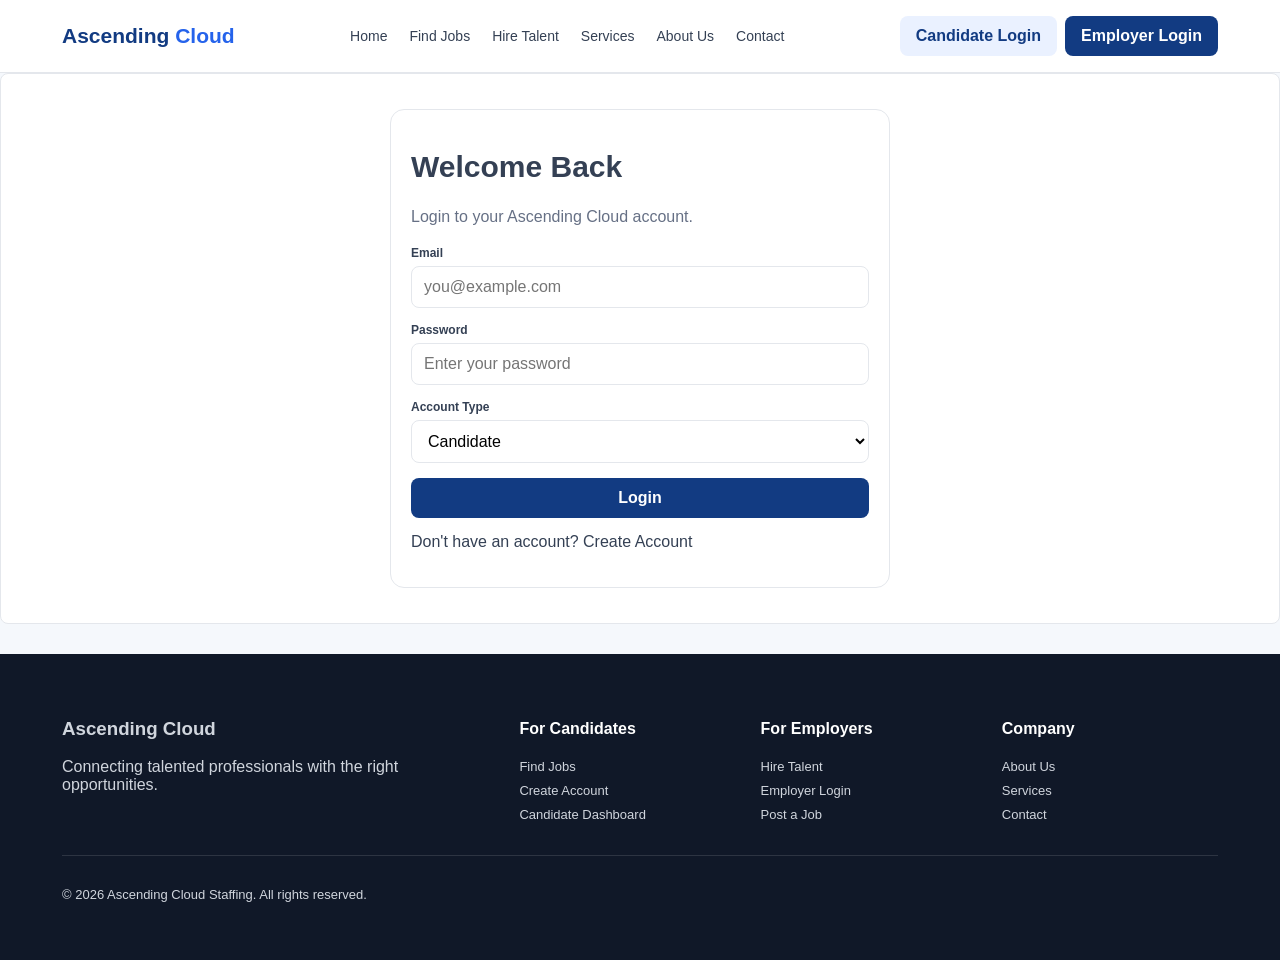
==== frontend/candidate/dashboard.html @ 4ac47f54 "Initial comit" ====
<!DOCTYPE html>
<html lang="en">

<head>
    <meta charset="UTF-8">
    <meta name="viewport" content="width=device-width, initial-scale=1.0">
    <meta name="description" content="Manage saved jobs and applications from your Ascending Cloud candidate dashboard.">
    <title>Candidate Dashboard | Ascending Cloud Staffing</title>
    <link rel="stylesheet" href="../style.css">
</head>

<body>
    <a class="skip-link" href="#mainContent">Skip to main content</a>

    <div id="siteNav"></div>

    <main id="mainContent" class="page">
        <div class="container">
            <div class="page-title">
                <div>
                    <h1>Candidate Dashboard</h1>
                    <p class="muted">Welcome, <span id="dashboardUserName">User</span></p>
                    <p class="muted" id="dashboardUserEmail"></p>
                </div>
                <button type="button" class="btn outline" onclick="logout()">Logout</button>
            </div>

            <div class="layout">
                <aside class="panel sidebar">
                    <a href="dashboard.html" class="side-link active">Overview</a>
                    <a href="../../jobs.html" class="side-link">Browse Jobs</a>
                    <a href="../login.html" class="side-link">Account Settings</a>
                </aside>

                <section>
                    <div class="stat-grid dashboard-stats">
                        <div class="panel">
                            <p class="muted">Saved Jobs</p>
                            <p class="stat-number" id="savedJobCount">0</p>
                        </div>
                        <div class="panel">
                            <p class="muted">Applications</p>
                            <p class="stat-number">0</p>
                        </div>
                        <div class="panel">
                            <p class="muted">Profile Status</p>
                            <p class="stat-number"><span class="badge badge-success">Active</span></p>
                        </div>
                        <div class="panel">
                            <p class="muted">Recommended</p>
                            <p class="stat-number">3</p>
                        </div>
                    </div>

                    <div class="panel">
                        <h2>Saved Jobs</h2>
                        <div id="savedJobsList"></div>
                    </div>
                </section>
            </div>
        </div>
    </main>

    <div id="siteFooter"></div>

    <script>
        if (!localStorage.getItem("loggedIn")) {
            window.location.href = "../login.html";
        } else if (localStorage.getItem("userRole") !== "candidate") {
            window.location.href = "../index.html";
        }
    </script>
    <script src="../main.js"></script>
</body>

</html>
---- frontend/style.css ----
:root {
    --primary: #123B82;
    --secondary: #2563EB;
    --accent: #0EA5E9;

    --dark: #172033;
    --text: #344054;
    --muted: #667085;

    --background: #F5F8FC;
    --white: #FFFFFF;
    --border: #E4E7EC;

    --success: #16855B;
    --warning: #B7791F;
    --danger: #C24141;

    --shadow: 0 10px 30px rgba(18, 59, 130, 0.08);
}

* {
    box-sizing: border-box;
}

body {
    margin: 0;
    font-family: Inter, Arial, sans-serif;
    background: var(--background);
    color: var(--dark);
}

a {
    text-decoration: none;
    color: inherit;
}

button,
input,
select,
textarea {
    font: inherit;
}

button {
    cursor: pointer;
}

.container {
    max-width: 1200px;
    margin: auto;
    padding: 0 22px;
}

/* NAVBAR */

.header {
    background: white;
    border-bottom: 1px solid var(--border);
    position: sticky;
    top: 0;
    z-index: 100;
}

.nav {
    height: 72px;
    display: flex;
    align-items: center;
    justify-content: space-between;
    gap: 20px;
}

.logo {
    font-size: 21px;
    font-weight: 800;
    color: var(--primary);
}

.logo span {
    color: var(--secondary);
}

.navlinks {
    display: flex;
    gap: 22px;
    font-size: 14px;
    color: var(--text);
}

.navlinks a:hover {
    color: var(--secondary);
}

.actions {
    display: flex;
    gap: 8px;
}

/* BUTTONS */

.btn {
    border: none;
    border-radius: 8px;
    padding: 11px 16px;
    background: var(--primary);
    color: white;
    font-weight: 700;
}

.btn:hover {
    opacity: .9;
}

.btn.light {
    background: #EAF1FF;
    color: var(--primary);
}

.btn.outline {
    background: white;
    color: var(--primary);
    border: 1px solid #CBD5E1;
}

.btn.success {
    background: var(--success);
}

.btn.danger {
    background: var(--danger);
}

/* HERO */

.hero {
    padding: 75px 0;
    background: linear-gradient(
        135deg,
        #EDF4FF,
        #FFFFFF 55%,
        #EAF8FF
    );
}

.hero-grid {
    display: grid;
    grid-template-columns: 1.1fr .9fr;
    gap: 50px;
    align-items: center;
}

.eyebrow {
    display: inline-block;
    background: #E4EEFF;
    color: var(--primary);
    padding: 7px 12px;
    border-radius: 30px;
    font-size: 12px;
    font-weight: 800;
}

.hero h1 {
    font-size: 50px;
    line-height: 1.05;
    margin: 17px 0;
}

.hero p {
    color: var(--muted);
    font-size: 18px;
    line-height: 1.7;
}

/* SEARCH */

.searchbox {
    display: grid;
    grid-template-columns: 1.4fr 1fr auto;
    gap: 8px;

    background: white;
    padding: 10px;
    border-radius: 14px;

    box-shadow: var(--shadow);
    margin-top: 25px;
}

input,
select,
textarea {
    width: 100%;
    padding: 11px 12px;

    border: 1px solid var(--border);
    border-radius: 8px;

    background: white;
    outline: none;
}

input:focus,
select:focus,
textarea:focus {
    border-color: var(--secondary);
}

/* SECTIONS */

.section {
    padding: 55px 0;
}

.section.white {
    background: white;
}

.section-head {
    display: flex;
    justify-content: space-between;
    align-items: center;

    margin-bottom: 22px;
}

.section-head h2 {
    margin: 0;
}

/* GRID */

.grid4 {
    display: grid;
    grid-template-columns: repeat(4, 1fr);
    gap: 16px;
}

.grid3 {
    display: grid;
    grid-template-columns: repeat(3, 1fr);
    gap: 18px;
}

.grid2 {
    display: grid;
    grid-template-columns: repeat(2, 1fr);
    gap: 18px;
}

/* CARDS */

.card,
.panel {
    background: white;
    border: 1px solid var(--border);
    border-radius: 14px;
    padding: 20px;
}

.card:hover {
    box-shadow: var(--shadow);
    transform: translateY(-2px);
    transition: .15s;
}

.icon {
    width: 45px;
    height: 45px;

    border-radius: 12px;

    background: #EAF1FF;
    color: var(--primary);

    display: grid;
    place-items: center;

    font-weight: 800;

    margin-bottom: 14px;
}

/* JOB */

.job h3 {
    font-size: 17px;
}

.meta {
    display: flex;
    gap: 12px;
    flex-wrap: wrap;

    color: var(--muted);
    font-size: 12px;

    margin: 9px 0;
}

.salary {
    font-weight: 800;
    margin: 9px 0;
}

.tag {
    display: inline-block;

    background: #F1F5F9;
    color: #475467;

    padding: 5px 8px;
    border-radius: 6px;

    font-size: 11px;

    margin: 3px;
}

/* CTA */

.cta {
    padding: 38px;

    border-radius: 18px;

    background: linear-gradient(
        135deg,
        var(--primary),
        var(--secondary)
    );

    color: white;

    display: flex;
    justify-content: space-between;
    align-items: center;
}

/* FOOTER */

.footer {
    background: #101828;
    color: #D0D5DD;

    padding: 45px 0;
    margin-top: 30px;
}

.footer-grid {
    display: grid;
    grid-template-columns: 2fr 1fr 1fr 1fr;
    gap: 25px;
}

.footer h4 {
    color: white;
}

.footer a {
    display: block;
    margin: 9px 0;
    font-size: 13px;
}

/* DASHBOARDS */

.page {
    padding: 35px 0;
}

.page-title {
    display: flex;
    justify-content: space-between;
    align-items: center;

    margin-bottom: 22px;
}

.page-title h1 {
    margin: 0;
    font-size: 30px;
}

.layout {
    display: grid;
    grid-template-columns: 230px 1fr;
    gap: 20px;
}

.sidebar {
    height: max-content;
    position: sticky;
    top: 90px;
}

.side-link {
    display: block;

    padding: 11px;

    border-radius: 8px;

    color: var(--muted);

    margin: 3px 0;
}

.side-link:hover,
.side-link.active {
    background: #EAF1FF;
    color: var(--primary);
    font-weight: 700;
}

/* STATS */

.stat-grid {
    display: grid;
    grid-template-columns: repeat(4, 1fr);
    gap: 14px;
}

.stat-number {
    font-size: 27px;
    font-weight: 800;
    margin: 6px 0;
}

/* BADGES */

.badge {
    display: inline-block;

    padding: 5px 8px;

    border-radius: 20px;

    font-size: 11px;
    font-weight: 700;
}

.badge-success {
    background: #E8F8F1;
    color: var(--success);
}

.badge-pending {
    background: #FFF5DD;
    color: var(--warning);
}

.badge-danger {
    background: #FFEAEA;
    color: var(--danger);
}

.badge-info {
    background: #EAF1FF;
    color: var(--primary);
}

/* TABLE */

.table {
    width: 100%;
    border-collapse: collapse;
}

.table th,
.table td {
    text-align: left;

    padding: 12px;

    border-bottom: 1px solid var(--border);

    font-size: 13px;
}

/* FORMS */

.form-grid {
    display: grid;
    grid-template-columns: repeat(2, 1fr);
    gap: 15px;
}

.field {
    margin-bottom: 15px;
}

.field label {
    display: block;

    font-size: 12px;
    font-weight: 700;

    margin-bottom: 6px;
}

.notice {
    padding: 12px;

    border-radius: 9px;

    background: #EEF6FF;

    margin-bottom: 15px;

    font-size: 13px;
}

.muted {
    color: var(--muted);
    line-height: 1.6;
}

.hero-tags {
    font-size: 12px;
}

.login-panel {
    max-width: 500px;
    margin: auto;
}

.login-title {
    font-size: 30px;
}

.login-button {
    width: 100%;
}

.login-create {
    margin-top: 15px;
}

/* RESPONSIVE */

@media(max-width:850px) {

    .hero-grid,
    .layout {
        grid-template-columns: 1fr;
    }

    .grid4 {
        grid-template-columns: repeat(2, 1fr);
    }

    .grid3 {
        grid-template-columns: 1fr 1fr;
    }

    .stat-grid {
        grid-template-columns: 1fr 1fr;
    }

    .navlinks {
        display: none;
    }

    .footer-grid {
        grid-template-columns: 1fr 1fr;
    }

    .sidebar {
        position: static;
    }
}

@media(max-width:600px) {

    .hero h1 {
        font-size: 36px;
    }

    .grid4,
    .grid3,
    .grid2,
    .stat-grid,
    .form-grid {
        grid-template-columns: 1fr;
    }

    .searchbox {
        grid-template-columns: 1fr;
    }

    .cta {
        display: block;
    }

    .cta .btn {
        margin-top: 18px;
    }

    .container {
        padding: 0 15px;
    }
}

/* ACCESSIBILITY */

.skip-link {
    position: absolute;
    top: -40px;
    left: 16px;
    background: var(--primary);
    color: white;
    padding: 10px 14px;
    border-radius: 8px;
    z-index: 200;
}

.skip-link:focus {
    top: 16px;
}

:focus-visible {
    outline: 3px solid rgba(37, 99, 235, 0.35);
    outline-offset: 2px;
}

/* MOBILE NAV */

.mobile-menu-btn {
    display: none;
    width: 44px;
    height: 44px;
    border: 1px solid var(--border);
    border-radius: 8px;
    background: white;
    padding: 10px;
}

.mobile-menu-btn span {
    display: block;
    height: 2px;
    margin: 5px 0;
    background: var(--dark);
}

@media (max-width: 850px) {
    .mobile-menu-btn {
        display: inline-flex;
        flex-direction: column;
        justify-content: center;
    }

    .nav {
        flex-wrap: wrap;
        height: auto;
        padding: 14px 0;
    }

    .navlinks {
        display: none;
        width: 100%;
        flex-direction: column;
        gap: 10px;
        padding: 12px 0 4px;
    }

    .navlinks.active {
        display: flex;
    }

    .actions {
        width: 100%;
        flex-wrap: wrap;
    }

    .actions .btn,
    .actions button {
        flex: 1;
        text-align: center;
    }
}

/* JOBS PAGE */

.jobs-hero {
    padding: 60px 0 30px;
    background: linear-gradient(135deg, #EDF4FF, #FFFFFF 70%);
}

.jobs-hero h1 {
    font-size: 42px;
    margin: 14px 0;
}

.jobs-hero h1 span {
    color: var(--secondary);
}

.job-search-section {
    padding: 0 0 24px;
}

.job-search-box {
    display: grid;
    grid-template-columns: 1.2fr 1fr auto;
    gap: 12px;
    background: white;
    border: 1px solid var(--border);
    border-radius: 14px;
    padding: 16px;
    box-shadow: var(--shadow);
}

.search-field label {
    display: block;
    font-size: 12px;
    font-weight: 700;
    margin-bottom: 6px;
}

.search-btn {
    align-self: end;
    min-height: 44px;
}

.jobs-section {
    padding: 20px 0 50px;
}

.jobs-layout {
    display: grid;
    grid-template-columns: 260px 1fr;
    gap: 22px;
    align-items: start;
}

.filters {
    background: white;
    border: 1px solid var(--border);
    border-radius: 14px;
    padding: 18px;
    position: sticky;
    top: 92px;
}

.filter-header {
    display: flex;
    justify-content: space-between;
    align-items: center;
    margin-bottom: 14px;
}

.filter-header button {
    border: none;
    background: transparent;
    color: var(--secondary);
    font-weight: 700;
}

.filter-group {
    border-top: 1px solid var(--border);
    padding-top: 14px;
    margin-top: 14px;
}

.filter-group h4 {
    margin: 0 0 10px;
    font-size: 14px;
}

.filter-group label {
    display: flex;
    align-items: center;
    gap: 8px;
    margin: 8px 0;
    font-size: 14px;
    color: var(--text);
}

.filter-group input {
    width: auto;
}

.jobs-main {
    min-width: 0;
}

.jobs-topbar {
    display: flex;
    justify-content: space-between;
    align-items: flex-start;
    gap: 16px;
    margin-bottom: 16px;
}

.jobs-topbar h2 {
    margin: 0 0 6px;
}

.sort-box label {
    display: block;
    font-size: 12px;
    font-weight: 700;
    margin-bottom: 6px;
}

.job-list {
    display: grid;
    gap: 14px;
}

.job-card {
    background: white;
    border: 1px solid var(--border);
    border-radius: 14px;
    padding: 18px;
    transition: box-shadow 0.15s, transform 0.15s;
}

.job-card:hover {
    box-shadow: var(--shadow);
    transform: translateY(-2px);
}

.job-card-header {
    display: flex;
    justify-content: space-between;
    gap: 12px;
    align-items: flex-start;
}

.job-card-header h3,
.job-detail-card h1 {
    margin: 0 0 6px;
}

.company {
    margin: 0;
    color: var(--muted);
    font-size: 14px;
}

.job-platform {
    display: inline-block;
    background: #EAF1FF;
    color: var(--primary);
    font-size: 12px;
    font-weight: 700;
    padding: 6px 10px;
    border-radius: 20px;
}

.job-details {
    display: flex;
    flex-wrap: wrap;
    gap: 12px;
    margin: 12px 0;
    color: var(--muted);
    font-size: 13px;
}

.job-tags {
    margin-bottom: 12px;
}

.job-card-footer {
    display: flex;
    justify-content: space-between;
    align-items: center;
    gap: 12px;
}

.job-detail-card {
    background: white;
    border: 1px solid var(--border);
    border-radius: 14px;
    padding: 24px;
}

.job-actions {
    display: flex;
    flex-wrap: wrap;
    gap: 10px;
    margin-top: 24px;
}

.pagination {
    display: flex;
    flex-wrap: wrap;
    gap: 8px;
    margin-top: 20px;
}

.page {
    min-width: 40px;
    min-height: 40px;
    border: 1px solid var(--border);
    border-radius: 8px;
    background: white;
    color: var(--text);
}

.page.active {
    background: var(--primary);
    color: white;
    border-color: var(--primary);
}

.empty-state {
    text-align: center;
    background: white;
    border: 1px dashed var(--border);
    border-radius: 14px;
    padding: 36px 20px;
}

.empty-state.compact {
    padding: 24px 16px;
}

.empty-state h2,
.empty-state h3 {
    margin-top: 0;
}

#toast {
    position: fixed;
    right: 20px;
    bottom: 20px;
    background: var(--dark);
    color: white;
    padding: 12px 16px;
    border-radius: 10px;
    box-shadow: var(--shadow);
    opacity: 0;
    transform: translateY(12px);
    transition: opacity 0.2s, transform 0.2s;
    z-index: 300;
    max-width: min(90vw, 360px);
}

#toast.show {
    opacity: 1;
    transform: translateY(0);
}

.footer-bottom {
    margin-top: 24px;
    padding-top: 18px;
    border-top: 1px solid rgba(255, 255, 255, 0.12);
    font-size: 13px;
}

.content-grid {
    display: grid;
    grid-template-columns: repeat(2, 1fr);
    gap: 18px;
}

.content-card h3 {
    margin-top: 0;
}

.info-list {
    padding-left: 18px;
    color: var(--muted);
    line-height: 1.8;
}

.saved-job-item {
    display: flex;
    justify-content: space-between;
    align-items: center;
    gap: 16px;
    margin-bottom: 12px;
}

.saved-job-actions {
    display: flex;
    gap: 8px;
    flex-wrap: wrap;
}

.dashboard-stats {
    margin-bottom: 18px;
}

@media (max-width: 900px) {
    .jobs-layout,
    .content-grid {
        grid-template-columns: 1fr;
    }

    .filters {
        position: static;
    }

    .job-search-box {
        grid-template-columns: 1fr;
    }

    .jobs-topbar {
        flex-direction: column;
    }

    .saved-job-item {
        flex-direction: column;
        align-items: flex-start;
    }
}
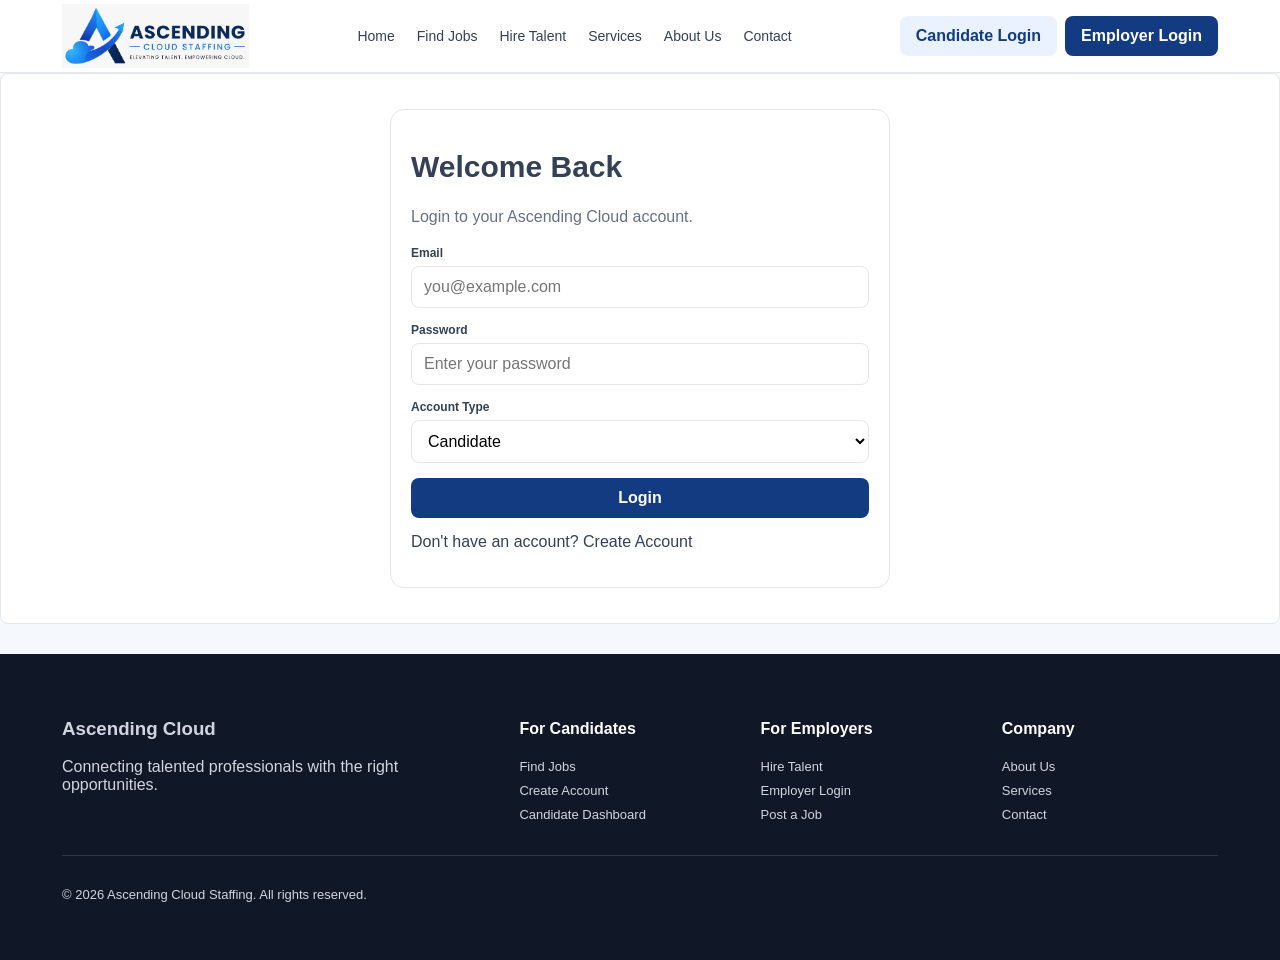
==== commit 6dab04fc: "Update candidate profile and application system" ====
--- a/frontend/candidate/dashboard.html
+++ b/frontend/candidate/dashboard.html
@@ -29,7 +29,7 @@
                 <aside class="panel sidebar">
                     <a href="dashboard.html" class="side-link active">Overview</a>
                     <a href="../../jobs.html" class="side-link">Browse Jobs</a>
-                    <a href="../login.html" class="side-link">Account Settings</a>
+                    <a href="profile.html" class="side-link">My Profile</a>
                 </aside>
 
                 <section>
@@ -38,10 +38,10 @@
                             <p class="muted">Saved Jobs</p>
                             <p class="stat-number" id="savedJobCount">0</p>
                         </div>
-                        <div class="panel">
-                            <p class="muted">Applications</p>
-                            <p class="stat-number">0</p>
-                        </div>
+                       <div class="panel">
+    <p class="muted">Applications</p>
+    <p class="stat-number" id="applicationCount">0</p>
+</div>
                         <div class="panel">
                             <p class="muted">Profile Status</p>
                             <p class="stat-number"><span class="badge badge-success">Active</span></p>
--- a/frontend/style.css
+++ b/frontend/style.css
@@ -70,9 +70,17 @@
 }
 
 .logo {
-    font-size: 21px;
-    font-weight: 800;
-    color: var(--primary);
+    display: flex;
+    align-items: center;
+    text-decoration: none;
+}
+
+.company-logo {
+    height: 48px;
+    width: auto;
+    max-width: 240px;
+    object-fit: contain;
+    display: block;
 }
 
 .logo span {
@@ -1006,3 +1014,404 @@
         align-items: flex-start;
     }
 }
+
+
+
+.logo img {
+    height: 65px;
+    width: auto;
+    object-fit: contain;
+    display: block;
+}
+
+.checkbox-field {
+    width: 100%;
+    margin: 15px 0;
+}
+
+.checkbox-field label {
+    display: flex;
+    align-items: flex-start;
+    width: 100%;
+    box-sizing: border-box;
+    gap: 8px;
+    cursor: pointer;
+    line-height: 1.5;
+}
+
+.checkbox-field input[type="checkbox"] {
+    width: 16px;
+    height: 16px;
+    margin: 3px 0 0 0;
+    padding: 0;
+    flex: 0 0 16px;
+}
+
+.checkbox-field label a {
+    display: inline;
+}
+
+.checkbox-field label {
+    overflow-wrap: break-word;
+}
+
+.error-message {
+    display: block;
+    color: #d32f2f;
+    font-size: 13px;
+    margin-top: 5px;
+}
+/* =========================
+   PROFILE MENU
+========================= */
+
+.profile-menu {
+    position: relative;
+}
+
+.profile-button {
+    display: flex;
+    align-items: center;
+    gap: 10px;
+    border: none;
+    background: transparent;
+    cursor: pointer;
+    padding: 6px 10px;
+    font: inherit;
+    color: #183b70;
+}
+
+.profile-avatar {
+    width: 38px;
+    height: 38px;
+    border-radius: 50%;
+    background: #eaf1ff;
+    color: #16458a;
+    display: flex;
+    align-items: center;
+    justify-content: center;
+    font-weight: 700;
+    font-size: 16px;
+}
+
+.profile-avatar.large {
+    width: 44px;
+    height: 44px;
+    flex-shrink: 0;
+}
+
+.profile-name {
+    font-weight: 600;
+}
+
+.profile-dropdown {
+    display: none;
+    position: absolute;
+    right: 0;
+    top: calc(100% + 10px);
+    width: 280px;
+    background: #ffffff;
+    border: 1px solid #dce4ef;
+    border-radius: 12px;
+    box-shadow: 0 10px 30px rgba(0, 0, 0, 0.12);
+    padding: 14px;
+    z-index: 1000;
+}
+
+.profile-dropdown.show {
+    display: block;
+}
+
+.profile-dropdown-header {
+    display: flex;
+    align-items: center;
+    gap: 12px;
+}
+
+.profile-dropdown-header strong {
+    display: block;
+    color: #183b70;
+    margin-bottom: 4px;
+}
+
+.profile-dropdown-header small {
+    display: block;
+    color: #667085;
+    font-size: 12px;
+    word-break: break-word;
+}
+
+.profile-dropdown-divider {
+    height: 1px;
+    background: #e5eaf1;
+    margin: 12px 0;
+}
+
+.profile-dropdown-link {
+    display: block;
+    width: 100%;
+    box-sizing: border-box;
+    padding: 10px 12px;
+    border: none;
+    background: transparent;
+    color: #183b70;
+    text-decoration: none;
+    text-align: left;
+    border-radius: 8px;
+    cursor: pointer;
+    font-size: 14px;
+}
+
+.profile-dropdown-link:hover {
+    background: #f2f6fc;
+}
+
+.logout-link {
+    font-family: inherit;
+}
+/* =========================================
+   CANDIDATE PROFILE
+========================================= */
+
+.profile-form {
+    display: flex;
+    flex-direction: column;
+    gap: 22px;
+}
+
+.profile-section {
+    padding: 28px;
+}
+
+.profile-section h2 {
+    margin-top: 0;
+    margin-bottom: 8px;
+}
+
+.profile-section-header {
+    display: flex;
+    align-items: flex-start;
+    justify-content: space-between;
+    gap: 20px;
+    margin-bottom: 24px;
+}
+
+.profile-completion {
+    background: #eef4ff;
+    color: #16458a;
+    padding: 8px 14px;
+    border-radius: 20px;
+    font-size: 13px;
+    font-weight: 600;
+}
+
+.profile-identity {
+    display: flex;
+    align-items: center;
+    gap: 16px;
+    margin-bottom: 28px;
+    padding-bottom: 22px;
+    border-bottom: 1px solid #e5eaf1;
+}
+
+.profile-big-avatar {
+    width: 64px;
+    height: 64px;
+    border-radius: 50%;
+    background: #eaf1ff;
+    color: #16458a;
+    display: flex;
+    align-items: center;
+    justify-content: center;
+    font-size: 25px;
+    font-weight: 700;
+}
+
+.profile-identity h3 {
+    margin: 0 0 5px;
+}
+
+.profile-identity p {
+    margin: 0;
+}
+
+.form-grid {
+    display: grid;
+    grid-template-columns: repeat(2, minmax(0, 1fr));
+    gap: 20px;
+}
+
+.form-group {
+    display: flex;
+    flex-direction: column;
+    gap: 8px;
+}
+
+.form-group.full-width {
+    grid-column: 1 / -1;
+}
+
+.form-group label {
+    font-weight: 600;
+    color: #243b5a;
+    font-size: 14px;
+}
+
+.form-group input,
+.form-group textarea,
+.form-group select {
+    width: 100%;
+    box-sizing: border-box;
+    border: 1px solid #d6deea;
+    border-radius: 8px;
+    padding: 12px 14px;
+    font-family: inherit;
+    font-size: 14px;
+    color: #243b5a;
+    background: #fff;
+    outline: none;
+}
+
+.form-group input:focus,
+.form-group textarea:focus,
+.form-group select:focus {
+    border-color: #7ea7e8;
+    box-shadow: 0 0 0 3px rgba(126, 167, 232, 0.12);
+}
+
+.form-group textarea {
+    resize: vertical;
+}
+
+.form-help {
+    color: #7a8798;
+    font-size: 12px;
+}
+
+.experience-card {
+    background: #f8fafc;
+    border: 1px solid #e2e8f0;
+    border-radius: 10px;
+    padding: 20px;
+    margin-top: 20px;
+}
+
+.resume-name {
+    margin: 8px 0 0;
+    color: #16458a;
+    font-size: 13px;
+    font-weight: 600;
+}
+
+.visibility-box {
+    display: flex;
+    align-items: center;
+    justify-content: space-between;
+    gap: 20px;
+    background: #f8fafc;
+    border: 1px solid #e2e8f0;
+    border-radius: 10px;
+    padding: 18px;
+    margin-top: 20px;
+}
+
+.visibility-box strong {
+    color: #243b5a;
+}
+
+.visibility-box p {
+    margin: 6px 0 0;
+    font-size: 13px;
+}
+
+
+/* Toggle */
+
+.switch {
+    position: relative;
+    display: inline-block;
+    width: 48px;
+    height: 26px;
+    flex-shrink: 0;
+}
+
+.switch input {
+    opacity: 0;
+    width: 0;
+    height: 0;
+}
+
+.slider {
+    position: absolute;
+    inset: 0;
+    cursor: pointer;
+    background: #cbd5e1;
+    border-radius: 30px;
+    transition: 0.2s;
+}
+
+.slider::before {
+    content: "";
+    position: absolute;
+    height: 20px;
+    width: 20px;
+    left: 3px;
+    top: 3px;
+    background: white;
+    border-radius: 50%;
+    transition: 0.2s;
+}
+
+.switch input:checked + .slider {
+    background: #2563eb;
+}
+
+.switch input:checked + .slider::before {
+    transform: translateX(22px);
+}
+
+
+/* Save bar */
+
+.profile-save-bar {
+    display: flex;
+    justify-content: flex-end;
+    gap: 12px;
+    padding: 8px 0 30px;
+}
+
+
+/* Mobile */
+
+@media (max-width: 700px) {
+
+    .form-grid {
+        grid-template-columns: 1fr;
+    }
+
+    .form-group.full-width {
+        grid-column: auto;
+    }
+
+    .profile-section {
+        padding: 20px;
+    }
+
+    .profile-section-header {
+        flex-direction: column;
+    }
+
+    .visibility-box {
+        align-items: flex-start;
+    }
+
+    .profile-save-bar {
+        justify-content: stretch;
+    }
+
+    .profile-save-bar .btn {
+        flex: 1;
+        text-align: center;
+    }
+
+}
